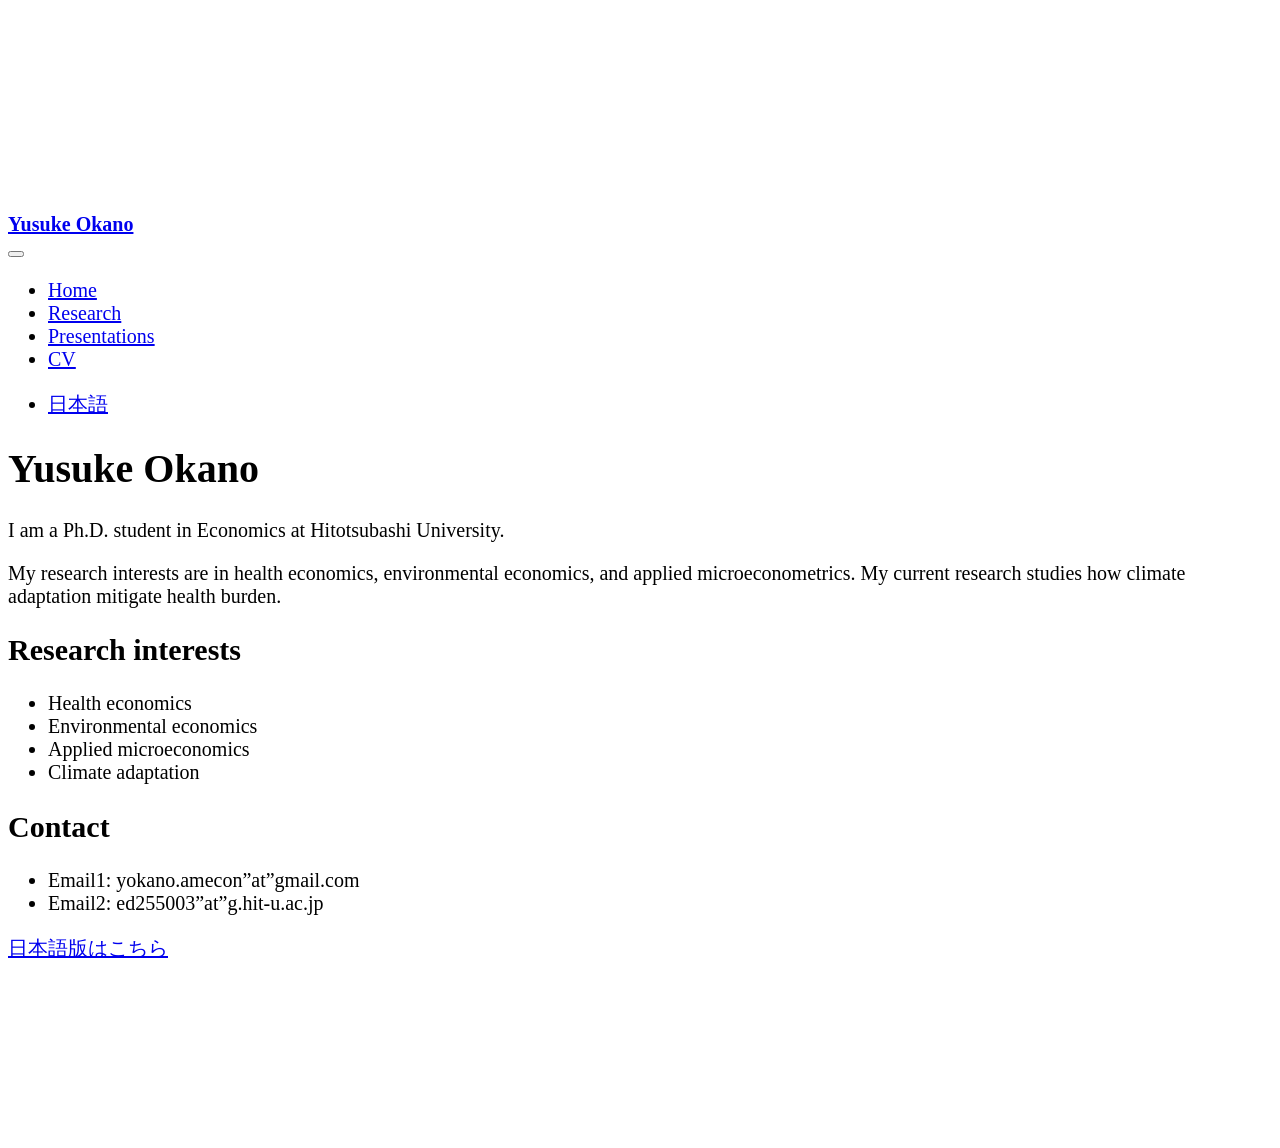
==== docs/index.html @ a9c5d69f "Add files for Google Search indexing" ====
<!DOCTYPE html>
<html xmlns="http://www.w3.org/1999/xhtml" lang="en" xml:lang="en"><head>

<meta charset="utf-8">
<meta name="generator" content="quarto-1.9.38">

<meta name="viewport" content="width=device-width, initial-scale=1.0, user-scalable=yes">


<title>Yusuke Okano</title>
<style>
/* Default styles provided by pandoc.
** See https://pandoc.org/MANUAL.html#variables-for-html for config info.
*/
code{white-space: pre-wrap;}
span.smallcaps{font-variant: small-caps;}
div.columns{display: flex; gap: min(4vw, 1.5em);}
div.column{flex: auto; overflow-x: auto;}
div.hanging-indent{margin-left: 1.5em; text-indent: -1.5em;}
ul.task-list{list-style: none;}
ul.task-list li input[type="checkbox"] {
  width: 0.8em;
  margin: 0 0.8em 0.2em -1em; /* quarto-specific, see https://github.com/quarto-dev/quarto-cli/issues/4556 */ 
  vertical-align: middle;
}
</style>


<script src="site_libs/quarto-nav/quarto-nav.js"></script>
<script src="site_libs/quarto-nav/headroom.min.js"></script>
<script src="site_libs/clipboard/clipboard.min.js"></script>
<script src="site_libs/quarto-search/autocomplete.umd.js"></script>
<script src="site_libs/quarto-search/fuse.min.js"></script>
<script src="site_libs/quarto-search/quarto-search.js"></script>
<meta name="quarto:offset" content="./">
<script src="site_libs/quarto-html/quarto.js" type="module"></script>
<script src="site_libs/quarto-html/tabsets/tabsets.js" type="module"></script>
<script src="site_libs/quarto-html/popper.min.js"></script>
<script src="site_libs/quarto-html/tippy.umd.min.js"></script>
<script src="site_libs/quarto-html/anchor.min.js"></script>
<link href="site_libs/quarto-html/tippy.css" rel="stylesheet">
<link href="site_libs/quarto-html/quarto-syntax-highlighting-15634bcf2e68342d4ad2dfa704d543f6.css" rel="stylesheet" id="quarto-text-highlighting-styles">
<script src="site_libs/bootstrap/bootstrap.min.js"></script>
<link href="site_libs/bootstrap/bootstrap-icons.css" rel="stylesheet">
<link href="site_libs/bootstrap/bootstrap-a0f9fd0d421825b736dc1bbcbcba2219.min.css" rel="stylesheet" append-hash="true" id="quarto-bootstrap" data-mode="light">
<script id="quarto-search-options" type="application/json">{
  "location": "navbar",
  "copy-button": false,
  "collapse-after": 3,
  "panel-placement": "end",
  "type": "overlay",
  "limit": 50,
  "keyboard-shortcut": [
    "f",
    "/",
    "s"
  ],
  "show-item-context": false,
  "language": {
    "search-no-results-text": "No results",
    "search-matching-documents-text": "matching documents",
    "search-copy-link-title": "Copy link to search",
    "search-hide-matches-text": "Hide additional matches",
    "search-more-match-text": "more match in this document",
    "search-more-matches-text": "more matches in this document",
    "search-clear-button-title": "Clear",
    "search-text-placeholder": "",
    "search-detached-cancel-button-title": "Cancel",
    "search-submit-button-title": "Submit",
    "search-label": "Search"
  }
}</script>


<link rel="stylesheet" href="styles.css">
</head>

<body class="nav-fixed fullcontent quarto-light">

<div id="quarto-search-results"></div>
  <header id="quarto-header" class="headroom fixed-top">
    <nav class="navbar navbar-expand-lg " data-bs-theme="dark">
      <div class="navbar-container container-fluid">
      <div class="navbar-brand-container mx-auto">
    <a class="navbar-brand" href="./index.html">
    <span class="navbar-title">Yusuke Okano</span>
    </a>
  </div>
            <div id="quarto-search" class="" title="Search"></div>
          <button class="navbar-toggler" type="button" data-bs-toggle="collapse" data-bs-target="#navbarCollapse" aria-controls="navbarCollapse" role="menu" aria-expanded="false" aria-label="Toggle navigation" onclick="if (window.quartoToggleHeadroom) { window.quartoToggleHeadroom(); }">
  <span class="navbar-toggler-icon"></span>
</button>
          <div class="collapse navbar-collapse" id="navbarCollapse">
            <ul class="navbar-nav navbar-nav-scroll me-auto">
  <li class="nav-item">
    <a class="nav-link active" href="./index.html" aria-current="page"> 
<span class="menu-text">Home</span></a>
  </li>  
  <li class="nav-item">
    <a class="nav-link" href="./research.html"> 
<span class="menu-text">Research</span></a>
  </li>  
  <li class="nav-item">
    <a class="nav-link" href="./presentations.html"> 
<span class="menu-text">Presentations</span></a>
  </li>  
  <li class="nav-item">
    <a class="nav-link" href="./cv.html"> 
<span class="menu-text">CV</span></a>
  </li>  
</ul>
            <ul class="navbar-nav navbar-nav-scroll ms-auto">
  <li class="nav-item">
    <a class="nav-link" href="./index-ja.html"> 
<span class="menu-text">日本語</span></a>
  </li>  
</ul>
          </div> <!-- /navcollapse -->
            <div class="quarto-navbar-tools">
</div>
      </div> <!-- /container-fluid -->
    </nav>
</header>
<!-- content -->
<div id="quarto-content" class="quarto-container page-columns page-rows-contents page-layout-article page-navbar">
<!-- sidebar -->
<!-- margin-sidebar -->
    
<!-- main -->
<main class="content" id="quarto-document-content">

<header id="title-block-header" class="quarto-title-block default">
<div class="quarto-title">
<h1 class="title">Yusuke Okano</h1>
</div>



<div class="quarto-title-meta">

    
  
    
  </div>
  


</header>


<p>I am a Ph.D.&nbsp;student in Economics at Hitotsubashi University.</p>
<p>My research interests are in health economics, environmental economics, and applied microeconometrics. My current research studies how climate adaptation mitigate health burden.</p>
<section id="research-interests" class="level2">
<h2 class="anchored" data-anchor-id="research-interests">Research interests</h2>
<ul>
<li>Health economics</li>
<li>Environmental economics</li>
<li>Applied microeconomics</li>
<li>Climate adaptation</li>
</ul>
</section>
<section id="contact" class="level2">
<h2 class="anchored" data-anchor-id="contact">Contact</h2>
<ul>
<li>Email1: yokano.amecon”at”gmail.com</li>
<li>Email2: ed255003”at”g.hit-u.ac.jp</li>
</ul>
<p><a href="index-ja.html">日本語版はこちら</a></p>


</section>

</main> <!-- /main -->
<script id="quarto-html-after-body" type="application/javascript">
  window.document.addEventListener("DOMContentLoaded", function (event) {
    const icon = "";
    const anchorJS = new window.AnchorJS();
    anchorJS.options = {
      placement: 'right',
      icon: icon
    };
    anchorJS.add('.anchored');
    const isCodeAnnotation = (el) => {
      for (const clz of el.classList) {
        if (clz.startsWith('code-annotation-')) {                     
          return true;
        }
      }
      return false;
    }
    const onCopySuccess = function(e) {
      // button target
      const button = e.trigger;
      // don't keep focus
      button.blur();
      // flash "checked"
      button.classList.add('code-copy-button-checked');
      var currentTitle = button.getAttribute("title");
      button.setAttribute("title", "Copied!");
      let tooltip;
      if (window.bootstrap) {
        button.setAttribute("data-bs-toggle", "tooltip");
        button.setAttribute("data-bs-placement", "left");
        button.setAttribute("data-bs-title", "Copied!");
        tooltip = new bootstrap.Tooltip(button, 
          { trigger: "manual", 
            customClass: "code-copy-button-tooltip",
            offset: [0, -8]});
        tooltip.show();    
      }
      setTimeout(function() {
        if (tooltip) {
          tooltip.hide();
          button.removeAttribute("data-bs-title");
          button.removeAttribute("data-bs-toggle");
          button.removeAttribute("data-bs-placement");
        }
        button.setAttribute("title", currentTitle);
        button.classList.remove('code-copy-button-checked');
      }, 1000);
      // clear code selection
      e.clearSelection();
    }
    const getTextToCopy = function(trigger) {
      const outerScaffold = trigger.parentElement.cloneNode(true);
      const codeEl = outerScaffold.querySelector('code');
      for (const childEl of codeEl.children) {
        if (isCodeAnnotation(childEl)) {
          childEl.remove();
        }
      }
      return codeEl.innerText;
    }
    const clipboard = new window.ClipboardJS('.code-copy-button:not([data-in-quarto-modal])', {
      text: getTextToCopy
    });
    clipboard.on('success', onCopySuccess);
    if (window.document.getElementById('quarto-embedded-source-code-modal')) {
      const clipboardModal = new window.ClipboardJS('.code-copy-button[data-in-quarto-modal]', {
        text: getTextToCopy,
        container: window.document.getElementById('quarto-embedded-source-code-modal')
      });
      clipboardModal.on('success', onCopySuccess);
    }
      var localhostRegex = new RegExp(/^(?:http|https):\/\/localhost\:?[0-9]*\//);
      var mailtoRegex = new RegExp(/^mailto:/);
        var filterRegex = new RegExp("https:\/\/yusuke-okano\.github\.io\/");
      var isInternal = (href) => {
          return filterRegex.test(href) || localhostRegex.test(href) || mailtoRegex.test(href);
      }
      // Inspect non-navigation links and adorn them if external
     var links = window.document.querySelectorAll('a[href]:not(.nav-link):not(.navbar-brand):not(.toc-action):not(.sidebar-link):not(.sidebar-item-toggle):not(.pagination-link):not(.no-external):not([aria-hidden]):not(.dropdown-item):not(.quarto-navigation-tool):not(.about-link)');
      for (var i=0; i<links.length; i++) {
        const link = links[i];
        if (!isInternal(link.href)) {
          // undo the damage that might have been done by quarto-nav.js in the case of
          // links that we want to consider external
          if (link.dataset.originalHref !== undefined) {
            link.href = link.dataset.originalHref;
          }
        }
      }
    function tippyHover(el, contentFn, onTriggerFn, onUntriggerFn) {
      const config = {
        allowHTML: true,
        maxWidth: 500,
        delay: 100,
        arrow: false,
        appendTo: function(el) {
            return el.parentElement;
        },
        interactive: true,
        interactiveBorder: 10,
        theme: 'quarto',
        placement: 'bottom-start',
      };
      if (contentFn) {
        config.content = contentFn;
      }
      if (onTriggerFn) {
        config.onTrigger = onTriggerFn;
      }
      if (onUntriggerFn) {
        config.onUntrigger = onUntriggerFn;
      }
      window.tippy(el, config); 
    }
    const noterefs = window.document.querySelectorAll('a[role="doc-noteref"]');
    for (var i=0; i<noterefs.length; i++) {
      const ref = noterefs[i];
      tippyHover(ref, function() {
        // use id or data attribute instead here
        let href = ref.getAttribute('data-footnote-href') || ref.getAttribute('href');
        try { href = new URL(href).hash; } catch {}
        const id = href.replace(/^#\/?/, "");
        const note = window.document.getElementById(id);
        if (note) {
          return note.innerHTML;
        } else {
          return "";
        }
      });
    }
    const xrefs = window.document.querySelectorAll('a.quarto-xref');
    const processXRef = (id, note) => {
      // Strip column container classes
      const stripColumnClz = (el) => {
        el.classList.remove("page-full", "page-columns");
        if (el.children) {
          for (const child of el.children) {
            stripColumnClz(child);
          }
        }
      }
      stripColumnClz(note)
      if (id === null || id.startsWith('sec-')) {
        // Special case sections, only their first couple elements
        const container = document.createElement("div");
        if (note.children && note.children.length > 2) {
          container.appendChild(note.children[0].cloneNode(true));
          for (let i = 1; i < note.children.length; i++) {
            const child = note.children[i];
            if (child.tagName === "P" && child.innerText === "") {
              continue;
            } else {
              container.appendChild(child.cloneNode(true));
              break;
            }
          }
          if (window.Quarto?.typesetMath) {
            window.Quarto.typesetMath(container);
          }
          return container.innerHTML
        } else {
          if (window.Quarto?.typesetMath) {
            window.Quarto.typesetMath(note);
          }
          return note.innerHTML;
        }
      } else {
        // Remove any anchor links if they are present
        const anchorLink = note.querySelector('a.anchorjs-link');
        if (anchorLink) {
          anchorLink.remove();
        }
        if (window.Quarto?.typesetMath) {
          window.Quarto.typesetMath(note);
        }
        if (note.classList.contains("callout")) {
          return note.outerHTML;
        } else {
          return note.innerHTML;
        }
      }
    }
    for (var i=0; i<xrefs.length; i++) {
      const xref = xrefs[i];
      tippyHover(xref, undefined, function(instance) {
        instance.disable();
        let url = xref.getAttribute('href');
        let hash = undefined; 
        if (url.startsWith('#')) {
          hash = url;
        } else {
          try { hash = new URL(url).hash; } catch {}
        }
        if (hash) {
          const id = hash.replace(/^#\/?/, "");
          const note = window.document.getElementById(id);
          if (note !== null) {
            try {
              const html = processXRef(id, note.cloneNode(true));
              instance.setContent(html);
            } finally {
              instance.enable();
              instance.show();
            }
          } else {
            // See if we can fetch this
            fetch(url.split('#')[0])
            .then(res => res.text())
            .then(html => {
              const parser = new DOMParser();
              const htmlDoc = parser.parseFromString(html, "text/html");
              const note = htmlDoc.getElementById(id);
              if (note !== null) {
                const html = processXRef(id, note);
                instance.setContent(html);
              } 
            }).finally(() => {
              instance.enable();
              instance.show();
            });
          }
        } else {
          // See if we can fetch a full url (with no hash to target)
          // This is a special case and we should probably do some content thinning / targeting
          fetch(url)
          .then(res => res.text())
          .then(html => {
            const parser = new DOMParser();
            const htmlDoc = parser.parseFromString(html, "text/html");
            const note = htmlDoc.querySelector('main.content');
            if (note !== null) {
              // This should only happen for chapter cross references
              // (since there is no id in the URL)
              // remove the first header
              if (note.children.length > 0 && note.children[0].tagName === "HEADER") {
                note.children[0].remove();
              }
              const html = processXRef(null, note);
              instance.setContent(html);
            } 
          }).finally(() => {
            instance.enable();
            instance.show();
          });
        }
      }, function(instance) {
      });
    }
        let selectedAnnoteEl;
        const selectorForAnnotation = ( cell, annotation) => {
          let cellAttr = 'data-code-cell="' + cell + '"';
          let lineAttr = 'data-code-annotation="' +  annotation + '"';
          const selector = 'span[' + cellAttr + '][' + lineAttr + ']';
          return selector;
        }
        const selectCodeLines = (annoteEl) => {
          const doc = window.document;
          const targetCell = annoteEl.getAttribute("data-target-cell");
          const targetAnnotation = annoteEl.getAttribute("data-target-annotation");
          const annoteSpan = window.document.querySelector(selectorForAnnotation(targetCell, targetAnnotation));
          const lines = annoteSpan.getAttribute("data-code-lines").split(",");
          const lineIds = lines.map((line) => {
            return targetCell + "-" + line;
          })
          let top = null;
          let height = null;
          let parent = null;
          if (lineIds.length > 0) {
              //compute the position of the single el (top and bottom and make a div)
              const el = window.document.getElementById(lineIds[0]);
              top = el.offsetTop;
              height = el.offsetHeight;
              parent = el.parentElement.parentElement;
            if (lineIds.length > 1) {
              const lastEl = window.document.getElementById(lineIds[lineIds.length - 1]);
              const bottom = lastEl.offsetTop + lastEl.offsetHeight;
              height = bottom - top;
            }
            if (top !== null && height !== null && parent !== null) {
              // cook up a div (if necessary) and position it 
              let div = window.document.getElementById("code-annotation-line-highlight");
              if (div === null) {
                div = window.document.createElement("div");
                div.setAttribute("id", "code-annotation-line-highlight");
                div.style.position = 'absolute';
                parent.appendChild(div);
              }
              div.style.top = top - 2 + "px";
              div.style.height = height + 4 + "px";
              div.style.left = 0;
              let gutterDiv = window.document.getElementById("code-annotation-line-highlight-gutter");
              if (gutterDiv === null) {
                gutterDiv = window.document.createElement("div");
                gutterDiv.setAttribute("id", "code-annotation-line-highlight-gutter");
                gutterDiv.style.position = 'absolute';
                const codeCell = window.document.getElementById(targetCell);
                const gutter = codeCell.querySelector('.code-annotation-gutter');
                gutter.appendChild(gutterDiv);
              }
              gutterDiv.style.top = top - 2 + "px";
              gutterDiv.style.height = height + 4 + "px";
            }
            selectedAnnoteEl = annoteEl;
          }
        };
        const unselectCodeLines = () => {
          const elementsIds = ["code-annotation-line-highlight", "code-annotation-line-highlight-gutter"];
          elementsIds.forEach((elId) => {
            const div = window.document.getElementById(elId);
            if (div) {
              div.remove();
            }
          });
          selectedAnnoteEl = undefined;
        };
          // Handle positioning of the toggle
      window.addEventListener(
        "resize",
        throttle(() => {
          elRect = undefined;
          if (selectedAnnoteEl) {
            selectCodeLines(selectedAnnoteEl);
          }
        }, 10)
      );
      function throttle(fn, ms) {
      let throttle = false;
      let timer;
        return (...args) => {
          if(!throttle) { // first call gets through
              fn.apply(this, args);
              throttle = true;
          } else { // all the others get throttled
              if(timer) clearTimeout(timer); // cancel #2
              timer = setTimeout(() => {
                fn.apply(this, args);
                timer = throttle = false;
              }, ms);
          }
        };
      }
        // Attach click handler to the DT
        const annoteDls = window.document.querySelectorAll('dt[data-target-cell]');
        for (const annoteDlNode of annoteDls) {
          annoteDlNode.addEventListener('click', (event) => {
            const clickedEl = event.target;
            if (clickedEl !== selectedAnnoteEl) {
              unselectCodeLines();
              const activeEl = window.document.querySelector('dt[data-target-cell].code-annotation-active');
              if (activeEl) {
                activeEl.classList.remove('code-annotation-active');
              }
              selectCodeLines(clickedEl);
              clickedEl.classList.add('code-annotation-active');
            } else {
              // Unselect the line
              unselectCodeLines();
              clickedEl.classList.remove('code-annotation-active');
            }
          });
        }
    const findCites = (el) => {
      const parentEl = el.parentElement;
      if (parentEl) {
        const cites = parentEl.dataset.cites;
        if (cites) {
          return {
            el,
            cites: cites.split(' ')
          };
        } else {
          return findCites(el.parentElement)
        }
      } else {
        return undefined;
      }
    };
    var bibliorefs = window.document.querySelectorAll('a[role="doc-biblioref"]');
    for (var i=0; i<bibliorefs.length; i++) {
      const ref = bibliorefs[i];
      const citeInfo = findCites(ref);
      if (citeInfo) {
        tippyHover(citeInfo.el, function() {
          var popup = window.document.createElement('div');
          citeInfo.cites.forEach(function(cite) {
            var citeDiv = window.document.createElement('div');
            citeDiv.classList.add('hanging-indent');
            citeDiv.classList.add('csl-entry');
            var biblioDiv = window.document.getElementById('ref-' + cite);
            if (biblioDiv) {
              citeDiv.innerHTML = biblioDiv.innerHTML;
            }
            popup.appendChild(citeDiv);
          });
          return popup.innerHTML;
        });
      }
    }
  });
  </script>
</div> <!-- /content -->




</body></html>
---- docs/site_libs/quarto-html/tippy.css ----
.tippy-box[data-animation=fade][data-state=hidden]{opacity:0}[data-tippy-root]{max-width:calc(100vw - 10px)}.tippy-box{position:relative;background-color:#333;color:#fff;border-radius:4px;font-size:14px;line-height:1.4;white-space:normal;outline:0;transition-property:transform,visibility,opacity}.tippy-box[data-placement^=top]>.tippy-arrow{bottom:0}.tippy-box[data-placement^=top]>.tippy-arrow:before{bottom:-7px;left:0;border-width:8px 8px 0;border-top-color:initial;transform-origin:center top}.tippy-box[data-placement^=bottom]>.tippy-arrow{top:0}.tippy-box[data-placement^=bottom]>.tippy-arrow:before{top:-7px;left:0;border-width:0 8px 8px;border-bottom-color:initial;transform-origin:center bottom}.tippy-box[data-placement^=left]>.tippy-arrow{right:0}.tippy-box[data-placement^=left]>.tippy-arrow:before{border-width:8px 0 8px 8px;border-left-color:initial;right:-7px;transform-origin:center left}.tippy-box[data-placement^=right]>.tippy-arrow{left:0}.tippy-box[data-placement^=right]>.tippy-arrow:before{left:-7px;border-width:8px 8px 8px 0;border-right-color:initial;transform-origin:center right}.tippy-box[data-inertia][data-state=visible]{transition-timing-function:cubic-bezier(.54,1.5,.38,1.11)}.tippy-arrow{width:16px;height:16px;color:#333}.tippy-arrow:before{content:"";position:absolute;border-color:transparent;border-style:solid}.tippy-content{position:relative;padding:5px 9px;z-index:1}
---- docs/site_libs/quarto-html/quarto-syntax-highlighting-15634bcf2e68342d4ad2dfa704d543f6.css ----
/* quarto syntax highlight colors */
:root {
  --quarto-hl-ot-color: #003B4F;
  --quarto-hl-at-color: #657422;
  --quarto-hl-ss-color: #20794D;
  --quarto-hl-an-color: #5E5E5E;
  --quarto-hl-fu-color: #4758AB;
  --quarto-hl-st-color: #20794D;
  --quarto-hl-cf-color: #003B4F;
  --quarto-hl-op-color: #5E5E5E;
  --quarto-hl-er-color: #AD0000;
  --quarto-hl-bn-color: #AD0000;
  --quarto-hl-al-color: #AD0000;
  --quarto-hl-va-color: #111111;
  --quarto-hl-bu-color: inherit;
  --quarto-hl-ex-color: inherit;
  --quarto-hl-pp-color: #AD0000;
  --quarto-hl-in-color: #5E5E5E;
  --quarto-hl-vs-color: #20794D;
  --quarto-hl-wa-color: #5E5E5E;
  --quarto-hl-do-color: #5E5E5E;
  --quarto-hl-im-color: #00769E;
  --quarto-hl-ch-color: #20794D;
  --quarto-hl-dt-color: #AD0000;
  --quarto-hl-fl-color: #AD0000;
  --quarto-hl-co-color: #5E5E5E;
  --quarto-hl-cv-color: #5E5E5E;
  --quarto-hl-cn-color: #8f5902;
  --quarto-hl-sc-color: #5E5E5E;
  --quarto-hl-dv-color: #AD0000;
  --quarto-hl-kw-color: #003B4F;
}

/* other quarto variables */
:root {
  --quarto-font-monospace: SFMono-Regular, Menlo, Monaco, Consolas, "Liberation Mono", "Courier New", monospace;
}

/* syntax highlight based on Pandoc's rules */
pre > code.sourceCode > span {
  color: #003B4F;
}

code.sourceCode > span {
  color: #003B4F;
}

div.sourceCode,
div.sourceCode pre.sourceCode {
  color: #003B4F;
}

/* Normal */
code span {
  color: #003B4F;
}

/* Alert */
code span.al {
  color: #AD0000;
  font-style: inherit;
}

/* Annotation */
code span.an {
  color: #5E5E5E;
  font-style: inherit;
}

/* Attribute */
code span.at {
  color: #657422;
  font-style: inherit;
}

/* BaseN */
code span.bn {
  color: #AD0000;
  font-style: inherit;
}

/* BuiltIn */
code span.bu {
  font-style: inherit;
}

/* ControlFlow */
code span.cf {
  color: #003B4F;
  font-weight: bold;
  font-style: inherit;
}

/* Char */
code span.ch {
  color: #20794D;
  font-style: inherit;
}

/* Constant */
code span.cn {
  color: #8f5902;
  font-style: inherit;
}

/* Comment */
code span.co {
  color: #5E5E5E;
  font-style: inherit;
}

/* CommentVar */
code span.cv {
  color: #5E5E5E;
  font-style: italic;
}

/* Documentation */
code span.do {
  color: #5E5E5E;
  font-style: italic;
}

/* DataType */
code span.dt {
  color: #AD0000;
  font-style: inherit;
}

/* DecVal */
code span.dv {
  color: #AD0000;
  font-style: inherit;
}

/* Error */
code span.er {
  color: #AD0000;
  font-style: inherit;
}

/* Extension */
code span.ex {
  font-style: inherit;
}

/* Float */
code span.fl {
  color: #AD0000;
  font-style: inherit;
}

/* Function */
code span.fu {
  color: #4758AB;
  font-style: inherit;
}

/* Import */
code span.im {
  color: #00769E;
  font-style: inherit;
}

/* Information */
code span.in {
  color: #5E5E5E;
  font-style: inherit;
}

/* Keyword */
code span.kw {
  color: #003B4F;
  font-weight: bold;
  font-style: inherit;
}

/* Operator */
code span.op {
  color: #5E5E5E;
  font-style: inherit;
}

/* Other */
code span.ot {
  color: #003B4F;
  font-style: inherit;
}

/* Preprocessor */
code span.pp {
  color: #AD0000;
  font-style: inherit;
}

/* SpecialChar */
code span.sc {
  color: #5E5E5E;
  font-style: inherit;
}

/* SpecialString */
code span.ss {
  color: #20794D;
  font-style: inherit;
}

/* String */
code span.st {
  color: #20794D;
  font-style: inherit;
}

/* Variable */
code span.va {
  color: #111111;
  font-style: inherit;
}

/* VerbatimString */
code span.vs {
  color: #20794D;
  font-style: inherit;
}

/* Warning */
code span.wa {
  color: #5E5E5E;
  font-style: italic;
}

.prevent-inlining {
  content: "</";
}

/*# sourceMappingURL=f23921c56f73e400b49028c9186a1aa0.css.map */
---- docs/styles.css ----
/* css styles */
body {
  font-size: 20px;
}

.navbar-title {
  font-weight: 600;
}
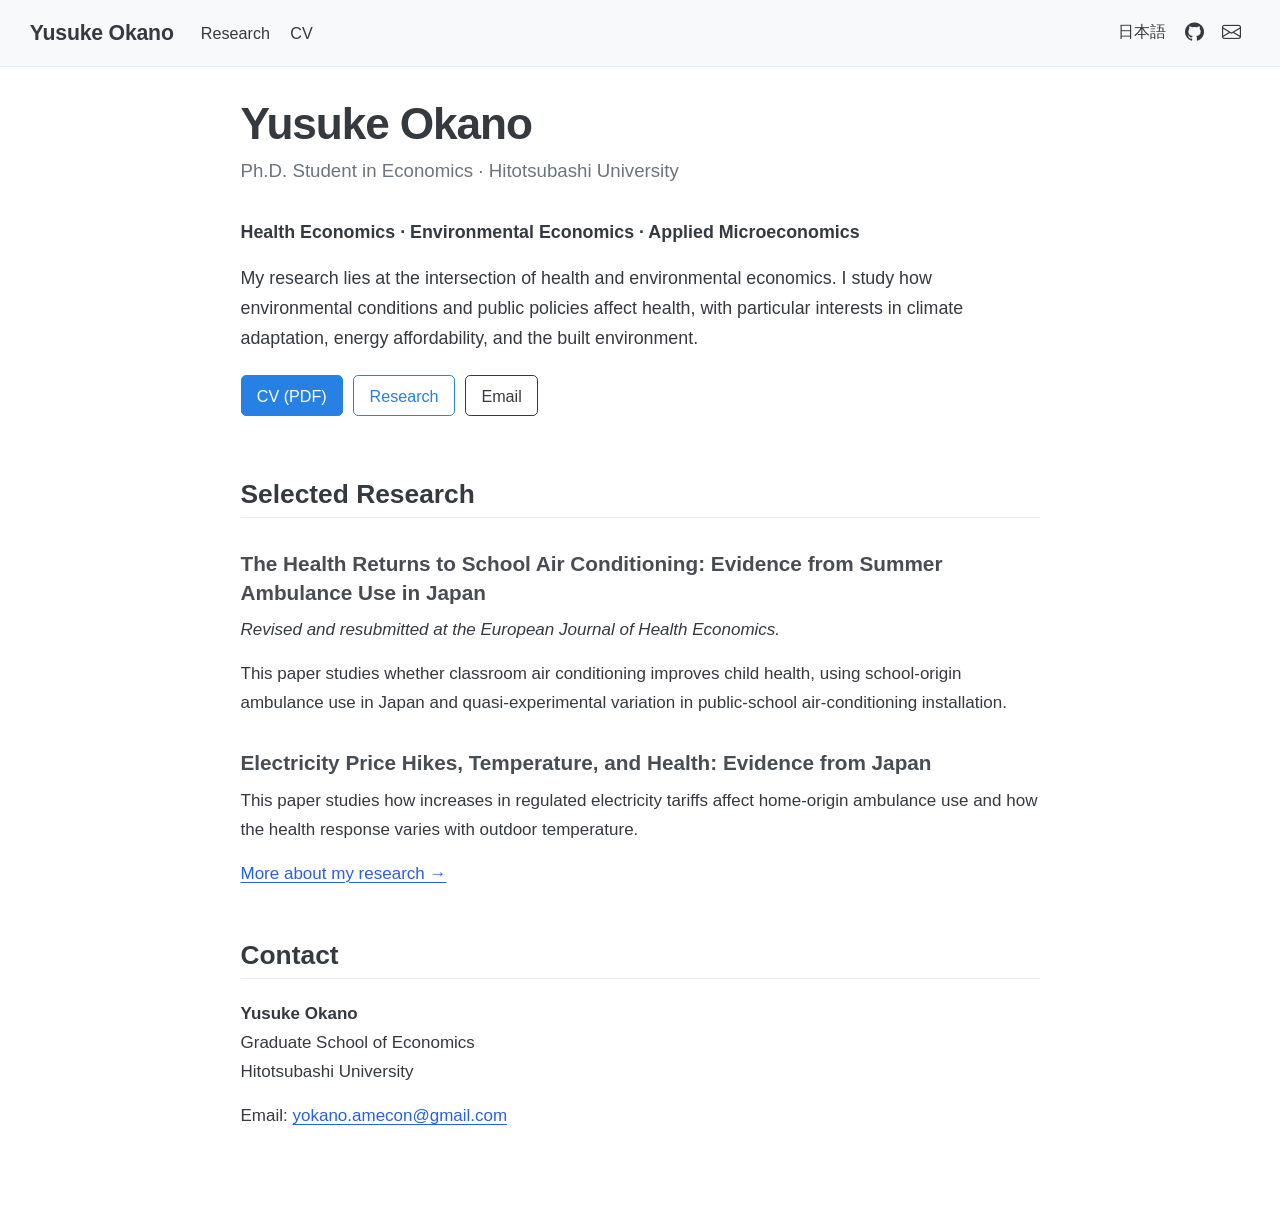
==== commit 51635ef8: "Redesign academic website" ====
--- a/docs/index.html
+++ b/docs/index.html
@@ -29,10 +29,6 @@
 <script src="site_libs/quarto-nav/quarto-nav.js"></script>
 <script src="site_libs/quarto-nav/headroom.min.js"></script>
 <script src="site_libs/clipboard/clipboard.min.js"></script>
-<script src="site_libs/quarto-search/autocomplete.umd.js"></script>
-<script src="site_libs/quarto-search/fuse.min.js"></script>
-<script src="site_libs/quarto-search/quarto-search.js"></script>
-<meta name="quarto:offset" content="./">
 <script src="site_libs/quarto-html/quarto.js" type="module"></script>
 <script src="site_libs/quarto-html/tabsets/tabsets.js" type="module"></script>
 <script src="site_libs/quarto-html/popper.min.js"></script>
@@ -42,20 +38,8 @@
 <link href="site_libs/quarto-html/quarto-syntax-highlighting-15634bcf2e68342d4ad2dfa704d543f6.css" rel="stylesheet" id="quarto-text-highlighting-styles">
 <script src="site_libs/bootstrap/bootstrap.min.js"></script>
 <link href="site_libs/bootstrap/bootstrap-icons.css" rel="stylesheet">
-<link href="site_libs/bootstrap/bootstrap-a0f9fd0d421825b736dc1bbcbcba2219.min.css" rel="stylesheet" append-hash="true" id="quarto-bootstrap" data-mode="light">
+<link href="site_libs/bootstrap/bootstrap-ec99a8efe510844151b90c0472fa725a.min.css" rel="stylesheet" append-hash="true" id="quarto-bootstrap" data-mode="light">
 <script id="quarto-search-options" type="application/json">{
-  "location": "navbar",
-  "copy-button": false,
-  "collapse-after": 3,
-  "panel-placement": "end",
-  "type": "overlay",
-  "limit": 50,
-  "keyboard-shortcut": [
-    "f",
-    "/",
-    "s"
-  ],
-  "show-item-context": false,
   "language": {
     "search-no-results-text": "No results",
     "search-matching-documents-text": "matching documents",
@@ -73,6 +57,9 @@
 
 
 <link rel="stylesheet" href="styles.css">
+<meta property="og:title" content="Yusuke Okano">
+<meta property="og:description" content="Ph.D.&nbsp;Student in Economics · Hitotsubashi University">
+<meta property="og:site_name" content="Yusuke Okano">
 </head>
 
 <body class="nav-fixed fullcontent quarto-light">
@@ -86,26 +73,17 @@
     <span class="navbar-title">Yusuke Okano</span>
     </a>
   </div>
-            <div id="quarto-search" class="" title="Search"></div>
           <button class="navbar-toggler" type="button" data-bs-toggle="collapse" data-bs-target="#navbarCollapse" aria-controls="navbarCollapse" role="menu" aria-expanded="false" aria-label="Toggle navigation" onclick="if (window.quartoToggleHeadroom) { window.quartoToggleHeadroom(); }">
   <span class="navbar-toggler-icon"></span>
 </button>
           <div class="collapse navbar-collapse" id="navbarCollapse">
             <ul class="navbar-nav navbar-nav-scroll me-auto">
   <li class="nav-item">
-    <a class="nav-link active" href="./index.html" aria-current="page"> 
-<span class="menu-text">Home</span></a>
-  </li>  
-  <li class="nav-item">
     <a class="nav-link" href="./research.html"> 
 <span class="menu-text">Research</span></a>
   </li>  
   <li class="nav-item">
-    <a class="nav-link" href="./presentations.html"> 
-<span class="menu-text">Presentations</span></a>
-  </li>  
-  <li class="nav-item">
-    <a class="nav-link" href="./cv.html"> 
+    <a class="nav-link" href="./files/CV_Yusuke_Okano.pdf"> 
 <span class="menu-text">CV</span></a>
   </li>  
 </ul>
@@ -113,6 +91,16 @@
   <li class="nav-item">
     <a class="nav-link" href="./index-ja.html"> 
 <span class="menu-text">日本語</span></a>
+  </li>  
+  <li class="nav-item compact">
+    <a class="nav-link" href="https://github.com/Yusuke-OKANO"> <i class="bi bi-github" role="img">
+</i> 
+<span class="menu-text"></span></a>
+  </li>  
+  <li class="nav-item compact">
+    <a class="nav-link" href="mailto:yokano.amecon@gmail.com"> <i class="bi bi-envelope" role="img">
+</i> 
+<span class="menu-text"></span></a>
   </li>  
 </ul>
           </div> <!-- /navcollapse -->
@@ -132,6 +120,7 @@
 <header id="title-block-header" class="quarto-title-block default">
 <div class="quarto-title">
 <h1 class="title">Yusuke Okano</h1>
+<p class="subtitle lead">Ph.D.&nbsp;Student in Economics · Hitotsubashi University</p>
 </div>
 
 
@@ -148,24 +137,34 @@
 </header>
 
 
-<p>I am a Ph.D.&nbsp;student in Economics at Hitotsubashi University.</p>
-<p>My research interests are in health economics, environmental economics, and applied microeconometrics. My current research studies how climate adaptation mitigate health burden.</p>
-<section id="research-interests" class="level2">
-<h2 class="anchored" data-anchor-id="research-interests">Research interests</h2>
-<ul>
-<li>Health economics</li>
-<li>Environmental economics</li>
-<li>Applied microeconomics</li>
-<li>Climate adaptation</li>
-</ul>
+<div class="home-intro">
+<p><strong>Health Economics · Environmental Economics · Applied Microeconomics</strong></p>
+<p>My research lies at the intersection of health and environmental economics. I study how environmental conditions and public policies affect health, with particular interests in climate adaptation, energy affordability, and the built environment.</p>
+</div>
+<div class="home-links">
+<p><a href="files/CV_Yusuke_Okano.pdf" class="btn btn-primary">CV (PDF)</a></p>
+<p><a href="./research.html" class="btn btn-outline-primary">Research</a></p>
+<p><a href="mailto:yokano.amecon@gmail.com" class="btn btn-outline-secondary">Email</a></p>
+</div>
+<section id="selected-research" class="level2">
+<h2 class="anchored" data-anchor-id="selected-research">Selected Research</h2>
+<section id="the-health-returns-to-school-air-conditioning-evidence-from-summer-ambulance-use-in-japan" class="level3">
+<h3 class="anchored" data-anchor-id="the-health-returns-to-school-air-conditioning-evidence-from-summer-ambulance-use-in-japan">The Health Returns to School Air Conditioning: Evidence from Summer Ambulance Use in Japan</h3>
+<p><em>Revised and resubmitted at the European Journal of Health Economics.</em></p>
+<p>This paper studies whether classroom air conditioning improves child health, using school-origin ambulance use in Japan and quasi-experimental variation in public-school air-conditioning installation.</p>
+</section>
+<section id="electricity-price-hikes-temperature-and-health-evidence-from-japan" class="level3">
+<h3 class="anchored" data-anchor-id="electricity-price-hikes-temperature-and-health-evidence-from-japan">Electricity Price Hikes, Temperature, and Health: Evidence from Japan</h3>
+<p>This paper studies how increases in regulated electricity tariffs affect home-origin ambulance use and how the health response varies with outdoor temperature.</p>
+<p><a href="./research.html">More about my research →</a></p>
+</section>
 </section>
 <section id="contact" class="level2">
 <h2 class="anchored" data-anchor-id="contact">Contact</h2>
-<ul>
-<li>Email1: yokano.amecon”at”gmail.com</li>
-<li>Email2: ed255003”at”g.hit-u.ac.jp</li>
-</ul>
-<p><a href="index-ja.html">日本語版はこちら</a></p>
+<p><strong>Yusuke Okano</strong><br>
+Graduate School of Economics<br>
+Hitotsubashi University</p>
+<p>Email: <a href="mailto:yokano.amecon@gmail.com">yokano.amecon@gmail.com</a></p>
 
 
 </section>
--- a/docs/styles.css
+++ b/docs/styles.css
@@ -1,8 +1,159 @@
-/* css styles */
+/* =========================================================
+   Yusuke Okano — Academic Website
+   ========================================================= */
+
+
+/* ---------- Base typography ---------- */
+
 body {
-  font-size: 20px;
+  font-size: 17px;
+  line-height: 1.7;
+  font-family:
+    -apple-system,
+    BlinkMacSystemFont,
+    "Segoe UI",
+    Helvetica,
+    Arial,
+    sans-serif;
+}
+
+
+/* ---------- Navigation bar ---------- */
+
+.navbar {
+  box-shadow: none;
+  border-bottom: 1px solid #e9ecef;
 }
 
 .navbar-title {
+  font-weight: 650;
+  letter-spacing: -0.01em;
+}
+
+.navbar-nav .nav-link {
+  font-size: 0.95rem;
+}
+
+
+/* ---------- Page title ---------- */
+
+.quarto-title .title {
+  font-size: 2.6rem;
+  font-weight: 700;
+  letter-spacing: -0.025em;
+  margin-bottom: 0.35rem;
+}
+
+.quarto-title .subtitle {
+  font-size: 1.1rem;
+  font-weight: 400;
+  color: #6c757d;
+}
+
+
+/* ---------- Home introduction ---------- */
+
+.home-intro {
+  max-width: 760px;
+  margin-top: 1.25rem;
+  margin-bottom: 1.25rem;
+  font-size: 1.05rem;
+}
+
+.home-intro strong {
   font-weight: 600;
+}
+
+
+/* ---------- Home buttons ---------- */
+
+.home-links {
+  display: flex;
+  flex-wrap: wrap;
+  gap: 0.6rem;
+  margin-top: 1.25rem;
+  margin-bottom: 2.75rem;
+}
+
+.home-links .btn {
+  padding: 0.45rem 0.9rem;
+  border-radius: 0.3rem;
+  font-size: 0.95rem;
+  text-decoration: none;
+}
+
+
+/* ---------- Headings ---------- */
+
+h2 {
+  margin-top: 3rem;
+  margin-bottom: 1.25rem;
+  padding-bottom: 0.4rem;
+  font-size: 1.55rem;
+  font-weight: 650;
+  border-bottom: 1px solid #e9ecef;
+}
+
+h3 {
+  margin-top: 1.8rem;
+  margin-bottom: 0.55rem;
+  font-size: 1.22rem;
+  font-weight: 650;
+  line-height: 1.4;
+}
+
+
+/* ---------- Paragraphs ---------- */
+
+p {
+  margin-bottom: 0.9rem;
+}
+
+
+/* ---------- Links ---------- */
+
+main a:not(.btn) {
+  text-underline-offset: 0.15em;
+  text-decoration-thickness: 0.06em;
+}
+
+
+/* ---------- Lists ---------- */
+
+main li {
+  margin-bottom: 0.35rem;
+}
+
+
+/* ---------- Mobile ---------- */
+
+@media (max-width: 576px) {
+
+  body {
+    font-size: 16px;
+  }
+
+  .quarto-title .title {
+    font-size: 2.15rem;
+  }
+
+  .quarto-title .subtitle {
+    font-size: 1rem;
+  }
+
+  .home-intro {
+    font-size: 1rem;
+  }
+
+  .home-links {
+    gap: 0.5rem;
+  }
+
+  h2 {
+    font-size: 1.4rem;
+  }
+
+  h3 {
+    font-size: 1.15rem;
+  }
 }
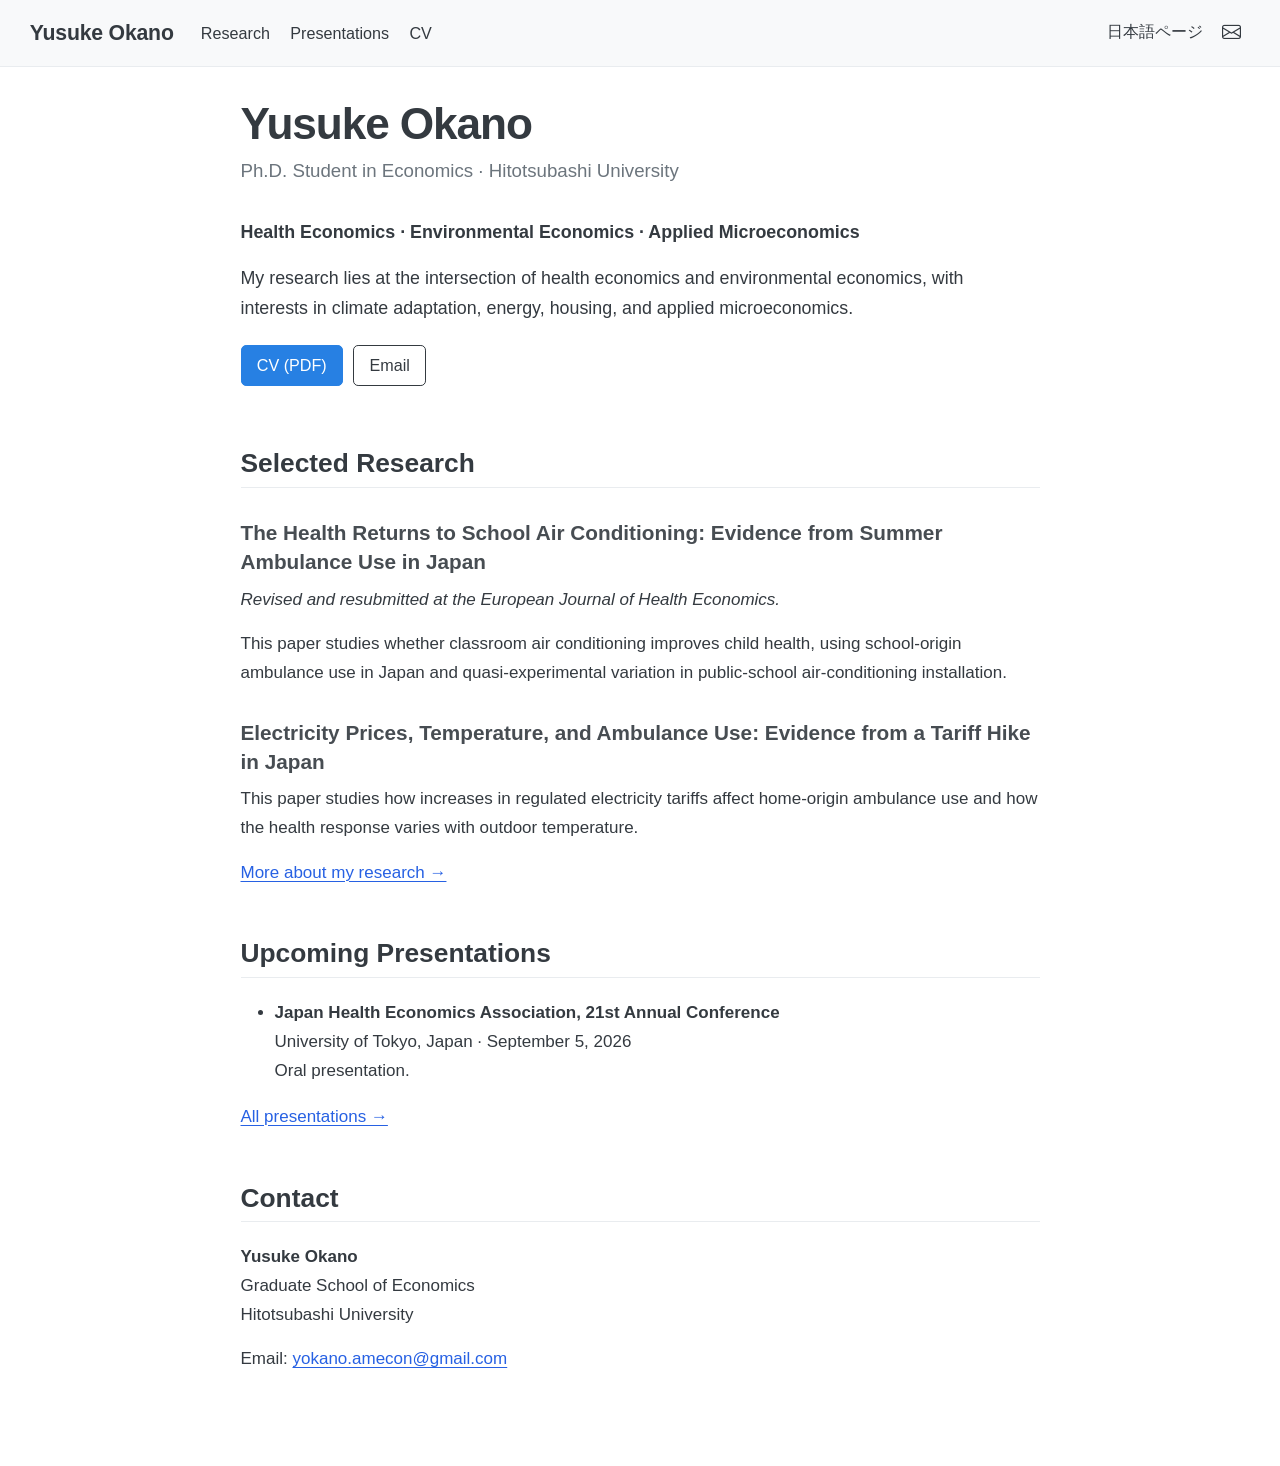
==== commit 4ce4f7b7: "Update website" ====
--- a/docs/index.html
+++ b/docs/index.html
@@ -83,6 +83,10 @@
 <span class="menu-text">Research</span></a>
   </li>  
   <li class="nav-item">
+    <a class="nav-link" href="./presentations.html"> 
+<span class="menu-text">Presentations</span></a>
+  </li>  
+  <li class="nav-item">
     <a class="nav-link" href="./files/CV_Yusuke_Okano.pdf"> 
 <span class="menu-text">CV</span></a>
   </li>  
@@ -90,12 +94,7 @@
             <ul class="navbar-nav navbar-nav-scroll ms-auto">
   <li class="nav-item">
     <a class="nav-link" href="./index-ja.html"> 
-<span class="menu-text">日本語</span></a>
-  </li>  
-  <li class="nav-item compact">
-    <a class="nav-link" href="https://github.com/Yusuke-OKANO"> <i class="bi bi-github" role="img">
-</i> 
-<span class="menu-text"></span></a>
+<span class="menu-text">日本語ページ</span></a>
   </li>  
   <li class="nav-item compact">
     <a class="nav-link" href="mailto:yokano.amecon@gmail.com"> <i class="bi bi-envelope" role="img">
@@ -139,11 +138,10 @@
 
 <div class="home-intro">
 <p><strong>Health Economics · Environmental Economics · Applied Microeconomics</strong></p>
-<p>My research lies at the intersection of health and environmental economics. I study how environmental conditions and public policies affect health, with particular interests in climate adaptation, energy affordability, and the built environment.</p>
+<p>My research lies at the intersection of health economics and environmental economics, with interests in climate adaptation, energy, housing, and applied microeconomics.</p>
 </div>
 <div class="home-links">
 <p><a href="files/CV_Yusuke_Okano.pdf" class="btn btn-primary">CV (PDF)</a></p>
-<p><a href="./research.html" class="btn btn-outline-primary">Research</a></p>
 <p><a href="mailto:yokano.amecon@gmail.com" class="btn btn-outline-secondary">Email</a></p>
 </div>
 <section id="selected-research" class="level2">
@@ -153,11 +151,20 @@
 <p><em>Revised and resubmitted at the European Journal of Health Economics.</em></p>
 <p>This paper studies whether classroom air conditioning improves child health, using school-origin ambulance use in Japan and quasi-experimental variation in public-school air-conditioning installation.</p>
 </section>
-<section id="electricity-price-hikes-temperature-and-health-evidence-from-japan" class="level3">
-<h3 class="anchored" data-anchor-id="electricity-price-hikes-temperature-and-health-evidence-from-japan">Electricity Price Hikes, Temperature, and Health: Evidence from Japan</h3>
+<section id="electricity-prices-temperature-and-ambulance-use-evidence-from-a-tariff-hike-in-japan" class="level3">
+<h3 class="anchored" data-anchor-id="electricity-prices-temperature-and-ambulance-use-evidence-from-a-tariff-hike-in-japan">Electricity Prices, Temperature, and Ambulance Use: Evidence from a Tariff Hike in Japan</h3>
 <p>This paper studies how increases in regulated electricity tariffs affect home-origin ambulance use and how the health response varies with outdoor temperature.</p>
 <p><a href="./research.html">More about my research →</a></p>
 </section>
+</section>
+<section id="upcoming-presentations" class="level2">
+<h2 class="anchored" data-anchor-id="upcoming-presentations">Upcoming Presentations</h2>
+<ul>
+<li><strong>Japan Health Economics Association, 21st Annual Conference</strong><br>
+University of Tokyo, Japan · September 5, 2026<br>
+Oral presentation.</li>
+</ul>
+<p><a href="./presentations.html">All presentations →</a></p>
 </section>
 <section id="contact" class="level2">
 <h2 class="anchored" data-anchor-id="contact">Contact</h2>
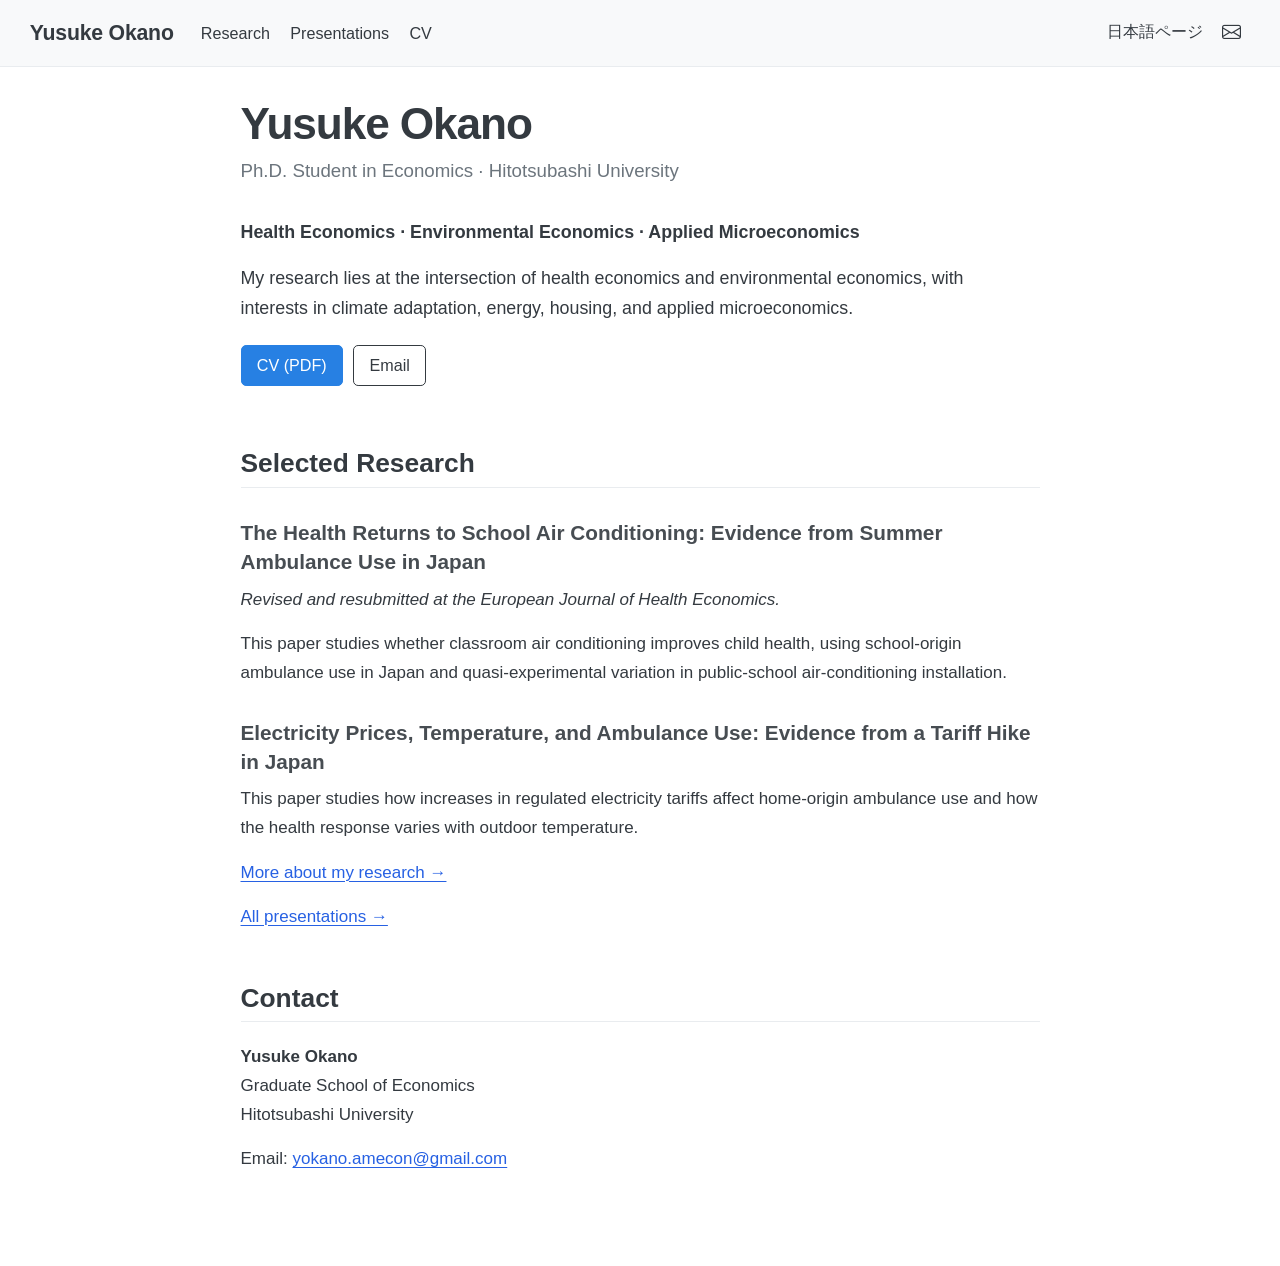
==== commit e1384277: "Update website" ====
--- a/docs/index.html
+++ b/docs/index.html
@@ -155,16 +155,9 @@
 <h3 class="anchored" data-anchor-id="electricity-prices-temperature-and-ambulance-use-evidence-from-a-tariff-hike-in-japan">Electricity Prices, Temperature, and Ambulance Use: Evidence from a Tariff Hike in Japan</h3>
 <p>This paper studies how increases in regulated electricity tariffs affect home-origin ambulance use and how the health response varies with outdoor temperature.</p>
 <p><a href="./research.html">More about my research →</a></p>
+<!-- ## Upcoming Presentations -->
+<p><a href="./presentations.html">All presentations →</a></p>
 </section>
-</section>
-<section id="upcoming-presentations" class="level2">
-<h2 class="anchored" data-anchor-id="upcoming-presentations">Upcoming Presentations</h2>
-<ul>
-<li><strong>Japan Health Economics Association, 21st Annual Conference</strong><br>
-University of Tokyo, Japan · September 5, 2026<br>
-Oral presentation.</li>
-</ul>
-<p><a href="./presentations.html">All presentations →</a></p>
 </section>
 <section id="contact" class="level2">
 <h2 class="anchored" data-anchor-id="contact">Contact</h2>
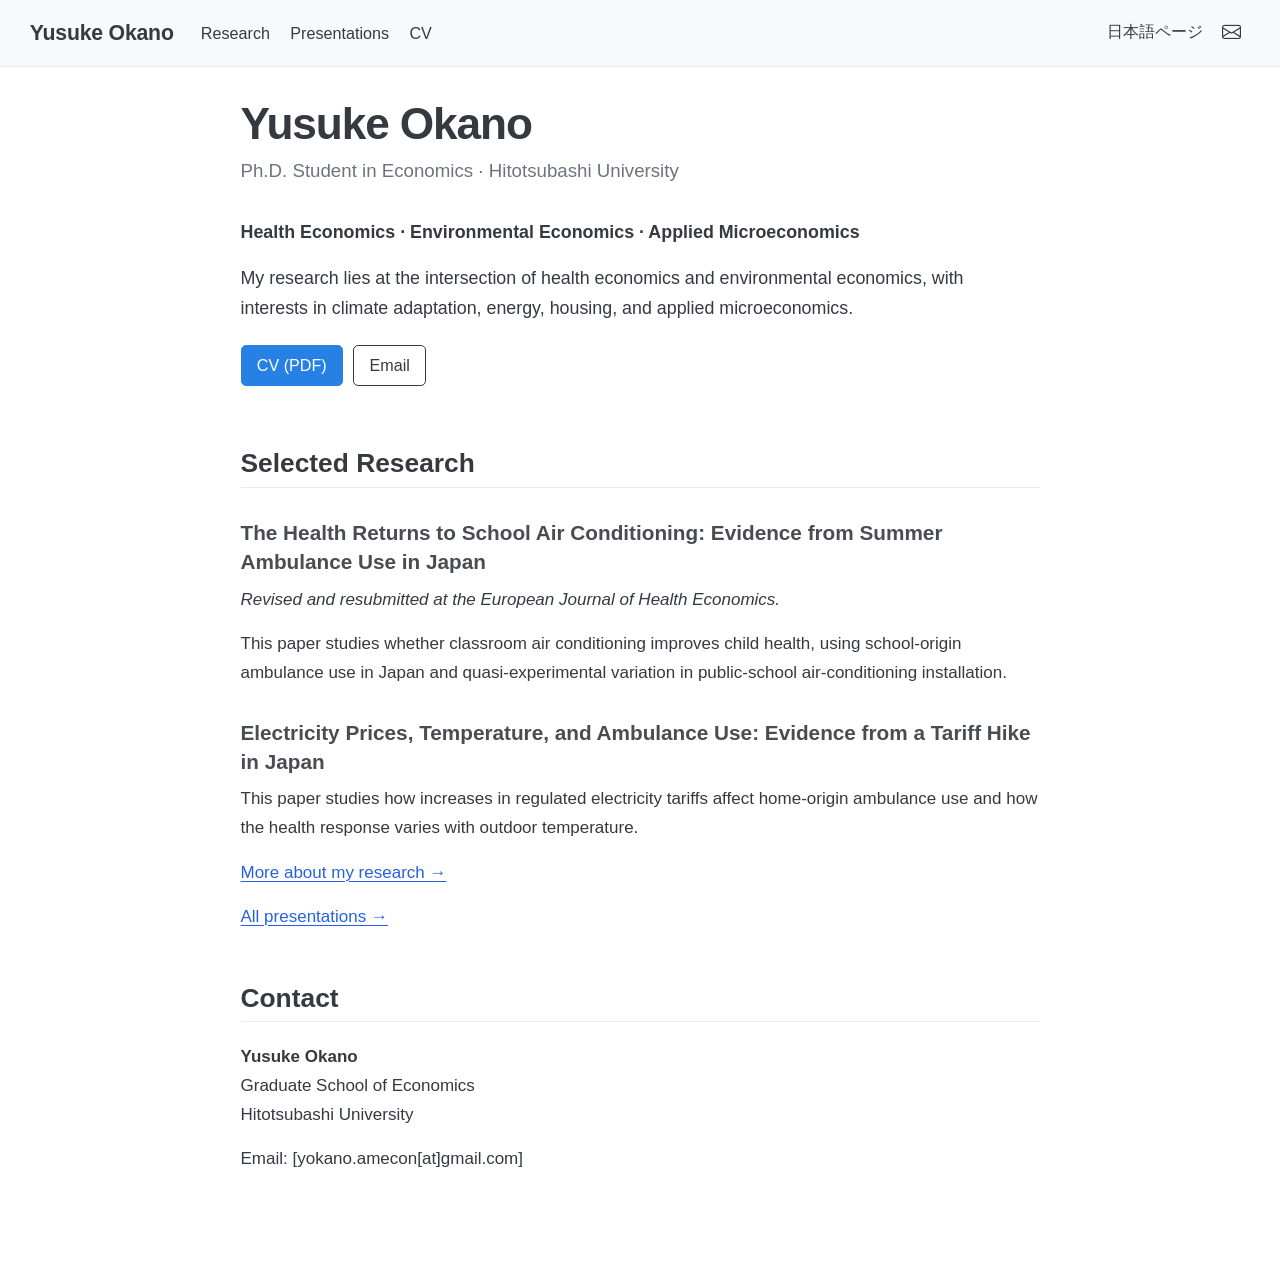
==== commit 04f69863: "Update website" ====
--- a/docs/index.html
+++ b/docs/index.html
@@ -164,7 +164,7 @@
 <p><strong>Yusuke Okano</strong><br>
 Graduate School of Economics<br>
 Hitotsubashi University</p>
-<p>Email: <a href="mailto:yokano.amecon@gmail.com">yokano.amecon@gmail.com</a></p>
+<p>Email: [yokano.amecon[at]gmail.com]</p>
 
 
 </section>
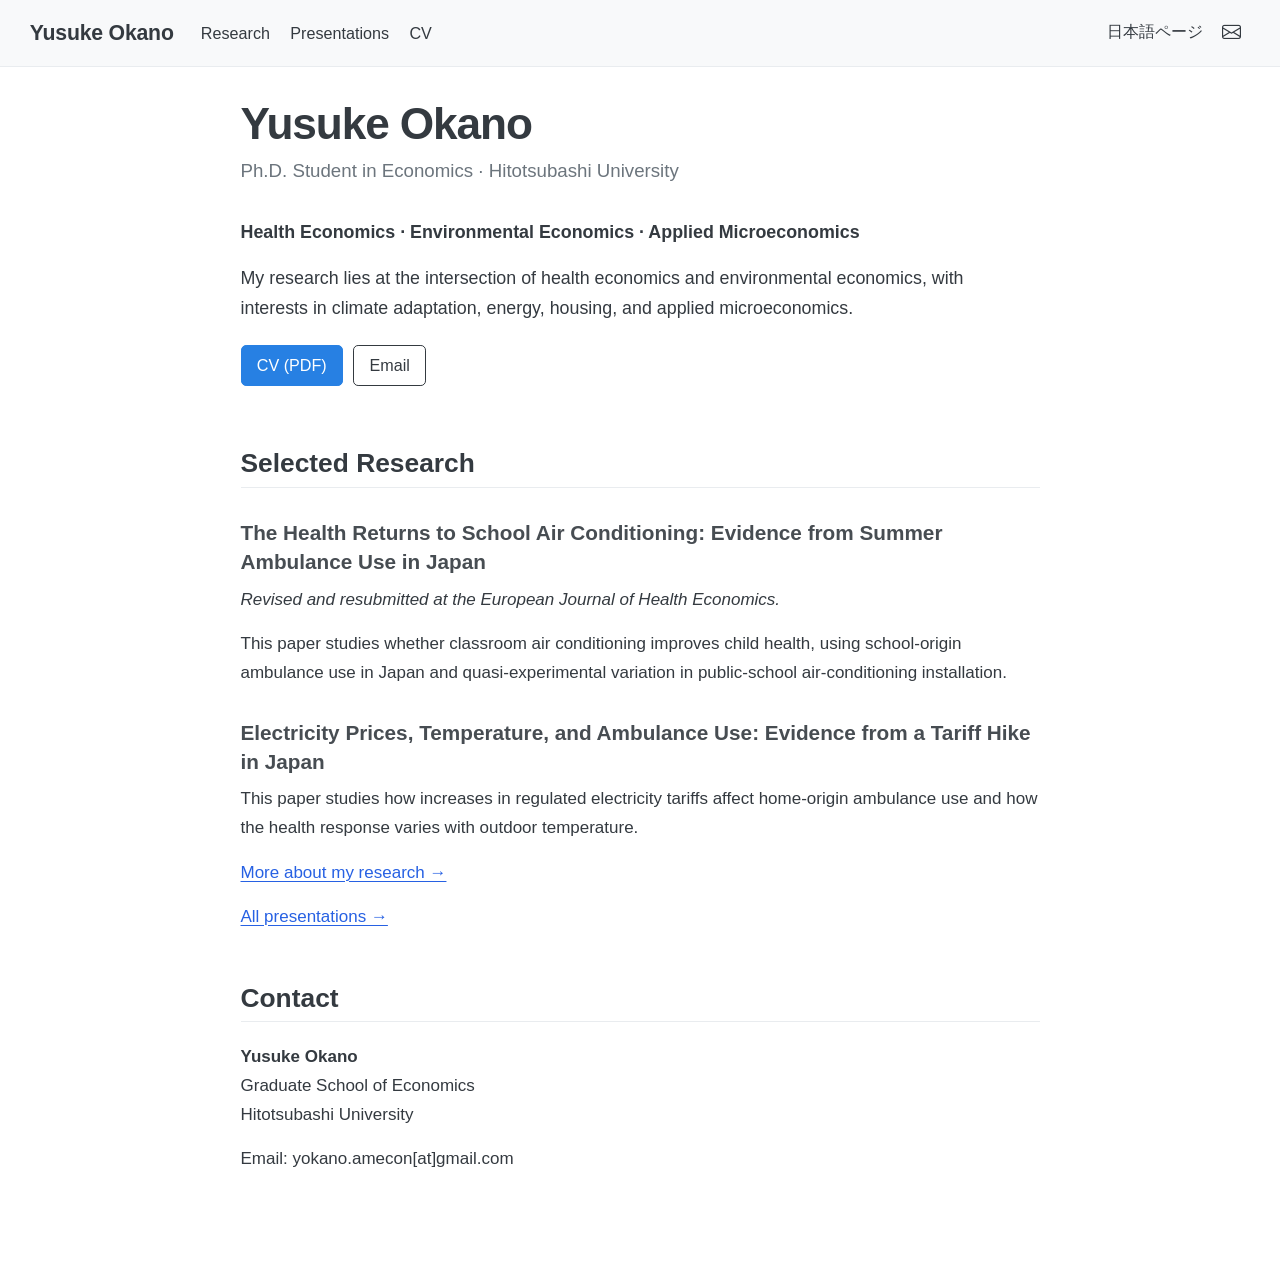
==== commit 900c1e81: "Update website" ====
--- a/docs/index.html
+++ b/docs/index.html
@@ -164,7 +164,7 @@
 <p><strong>Yusuke Okano</strong><br>
 Graduate School of Economics<br>
 Hitotsubashi University</p>
-<p>Email: [yokano.amecon[at]gmail.com]</p>
+<p>Email: yokano.amecon[at]gmail.com</p>
 
 
 </section>
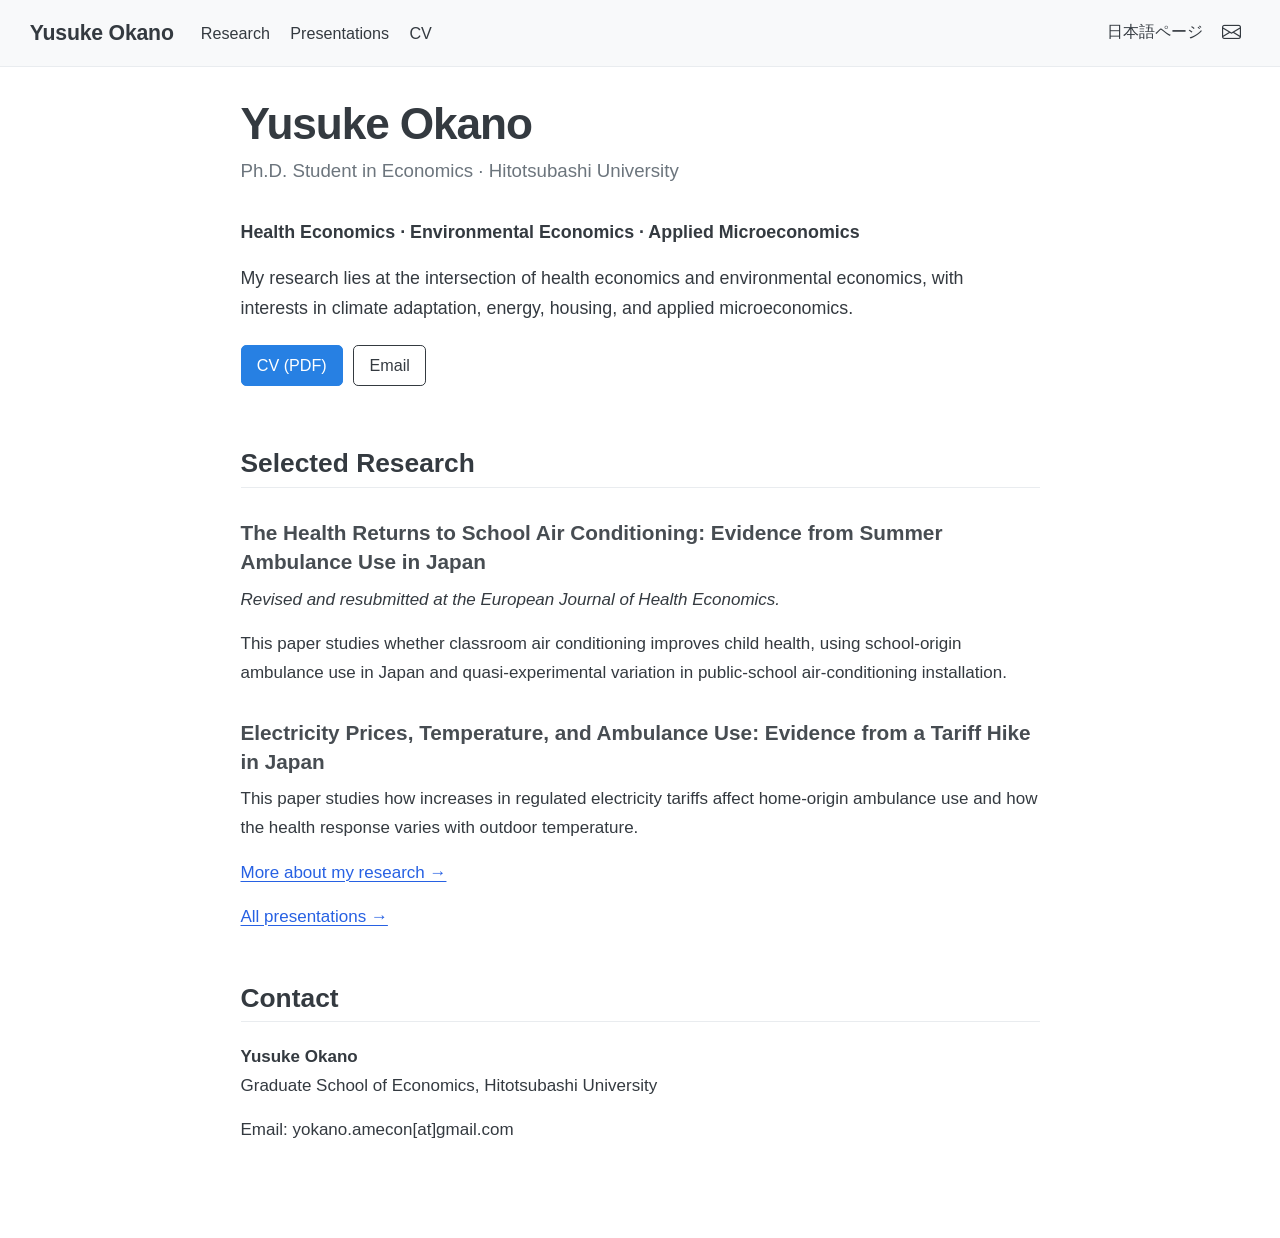
==== commit c0e22e6f: "Update Japanese page" ====
--- a/docs/index.html
+++ b/docs/index.html
@@ -162,8 +162,7 @@
 <section id="contact" class="level2">
 <h2 class="anchored" data-anchor-id="contact">Contact</h2>
 <p><strong>Yusuke Okano</strong><br>
-Graduate School of Economics<br>
-Hitotsubashi University</p>
+Graduate School of Economics, Hitotsubashi University</p>
 <p>Email: yokano.amecon[at]gmail.com</p>
 
 
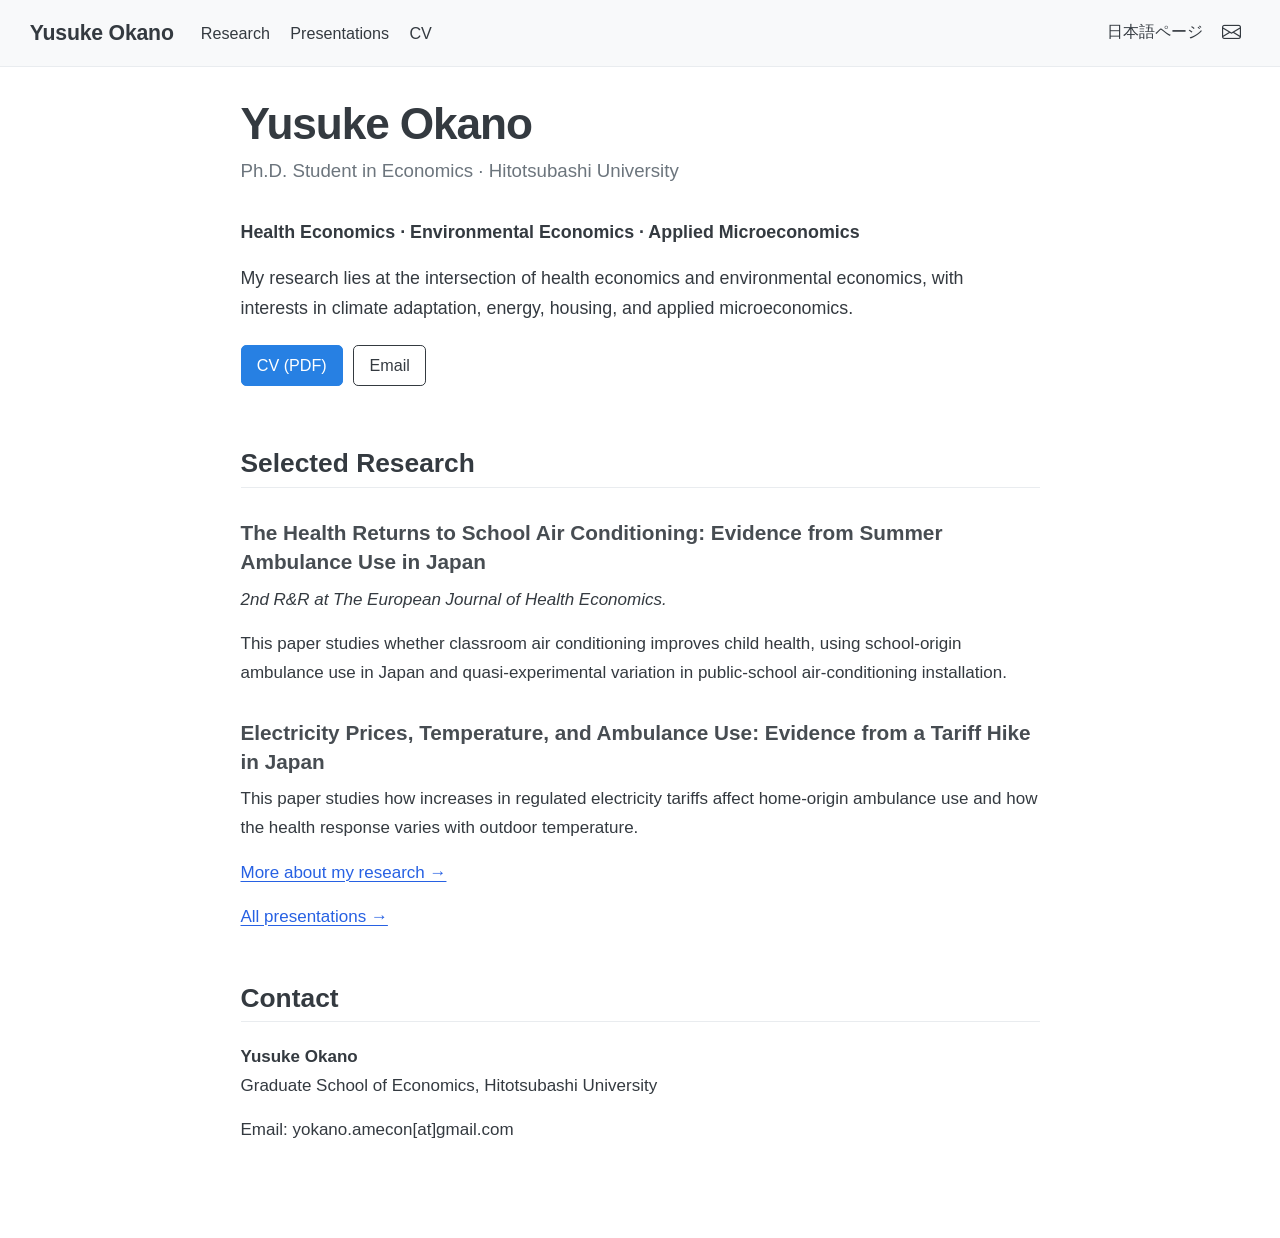
==== commit 5f81f181: "Update review process." ====
--- a/docs/index.html
+++ b/docs/index.html
@@ -148,7 +148,7 @@
 <h2 class="anchored" data-anchor-id="selected-research">Selected Research</h2>
 <section id="the-health-returns-to-school-air-conditioning-evidence-from-summer-ambulance-use-in-japan" class="level3">
 <h3 class="anchored" data-anchor-id="the-health-returns-to-school-air-conditioning-evidence-from-summer-ambulance-use-in-japan">The Health Returns to School Air Conditioning: Evidence from Summer Ambulance Use in Japan</h3>
-<p><em>Revised and resubmitted at the European Journal of Health Economics.</em></p>
+<p><em>2nd R&amp;R at The European Journal of Health Economics.</em></p>
 <p>This paper studies whether classroom air conditioning improves child health, using school-origin ambulance use in Japan and quasi-experimental variation in public-school air-conditioning installation.</p>
 </section>
 <section id="electricity-prices-temperature-and-ambulance-use-evidence-from-a-tariff-hike-in-japan" class="level3">
